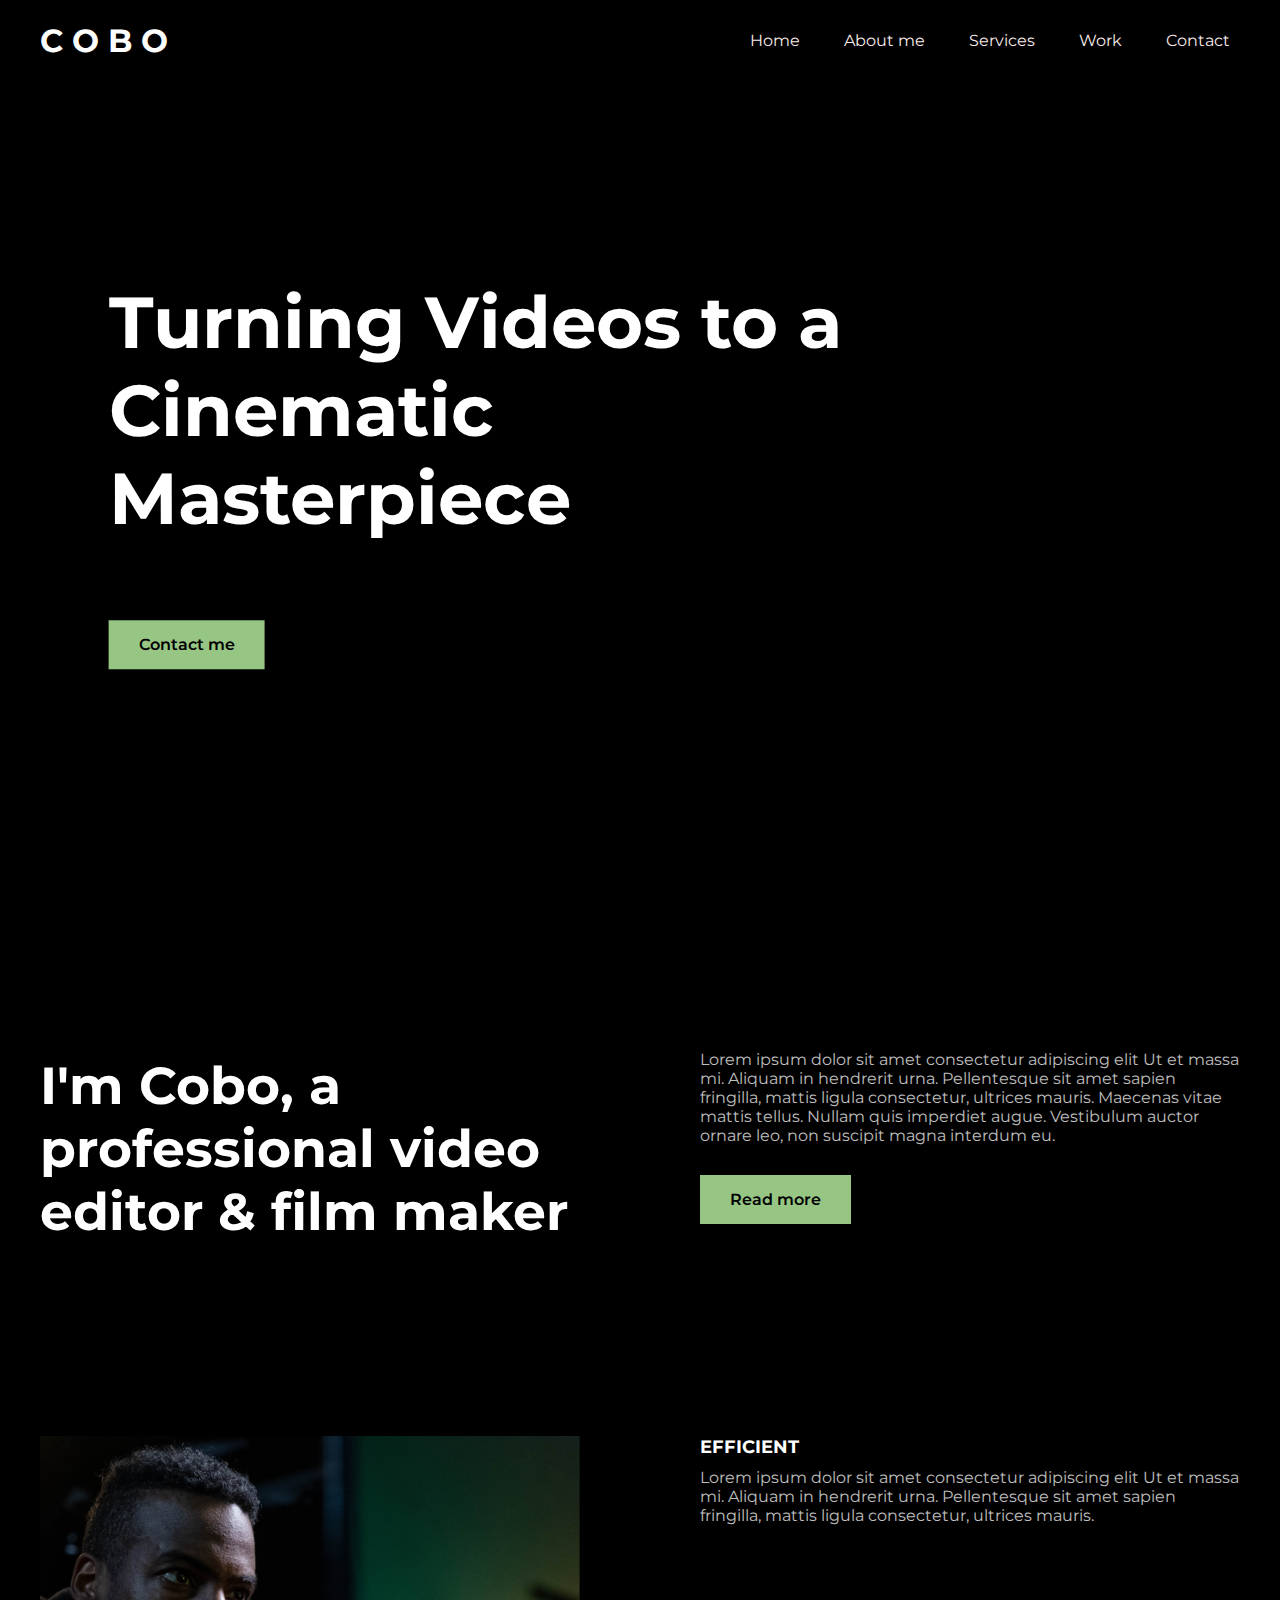
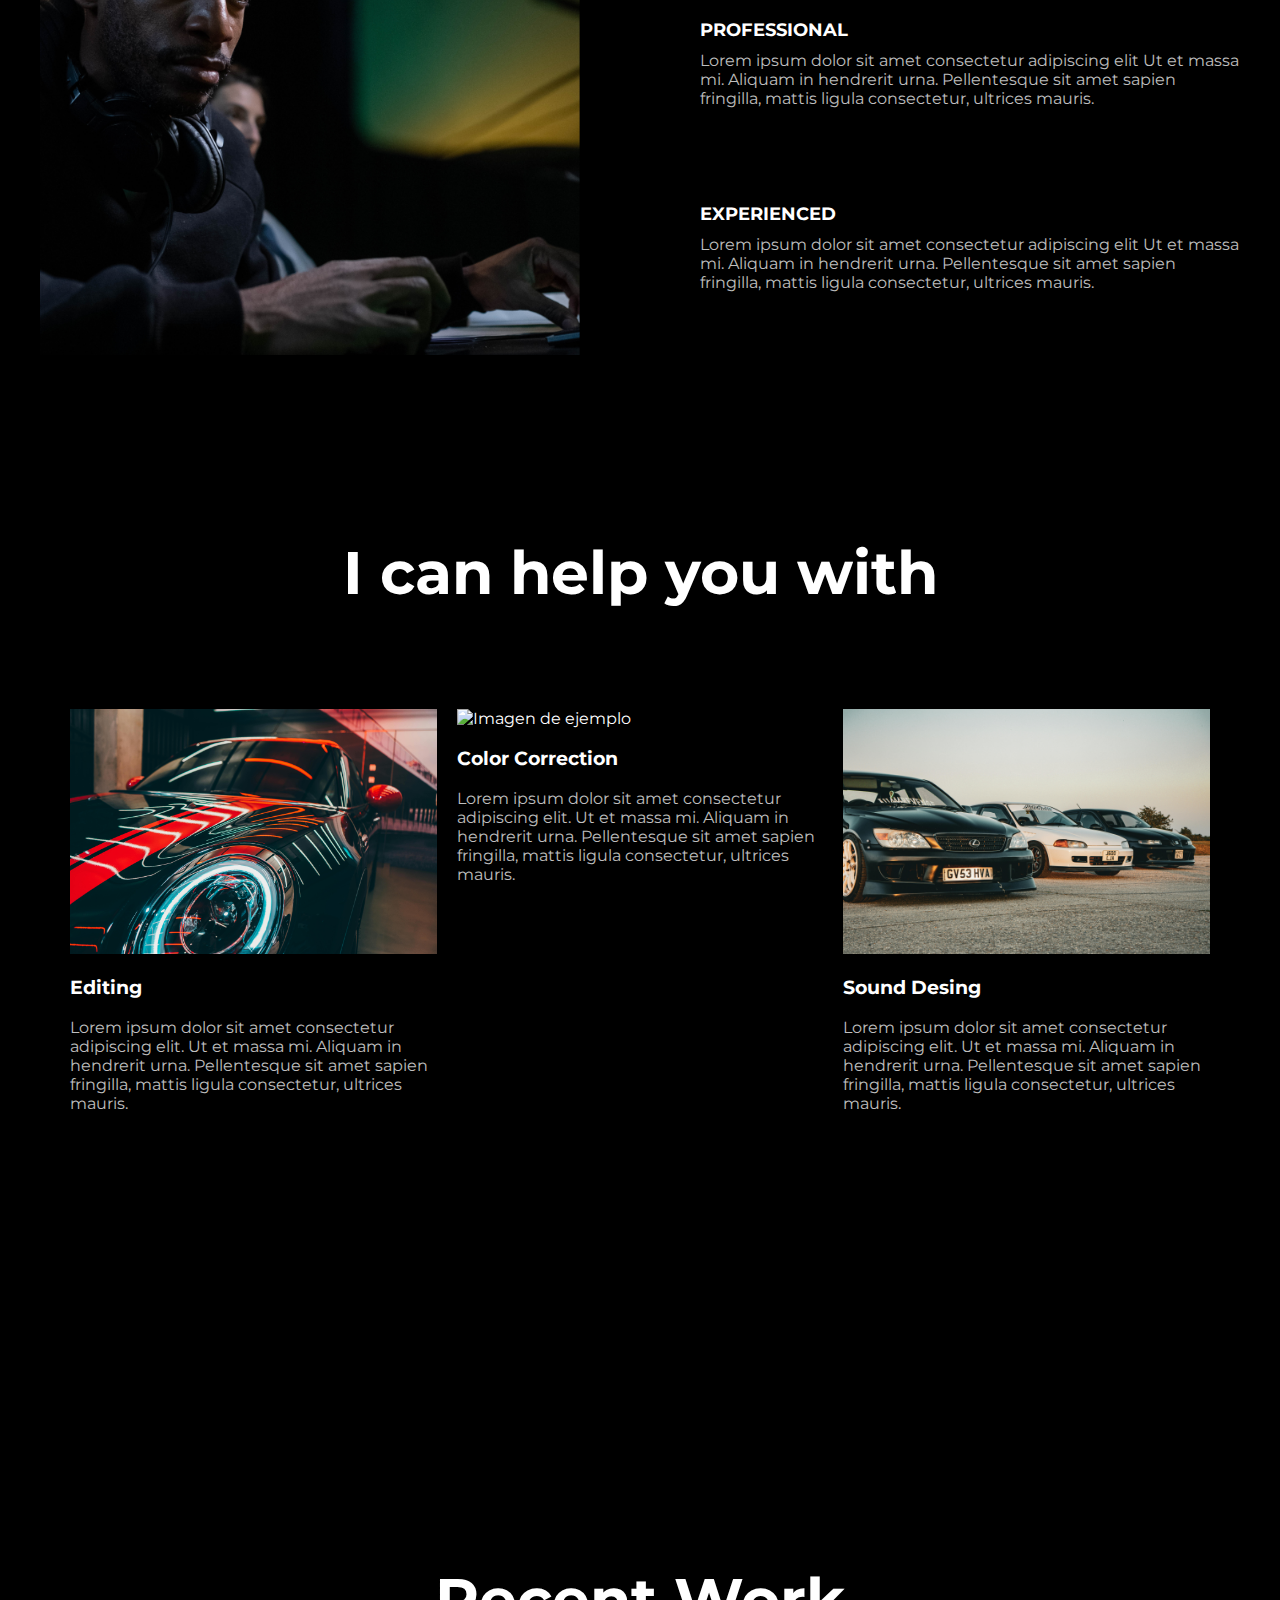
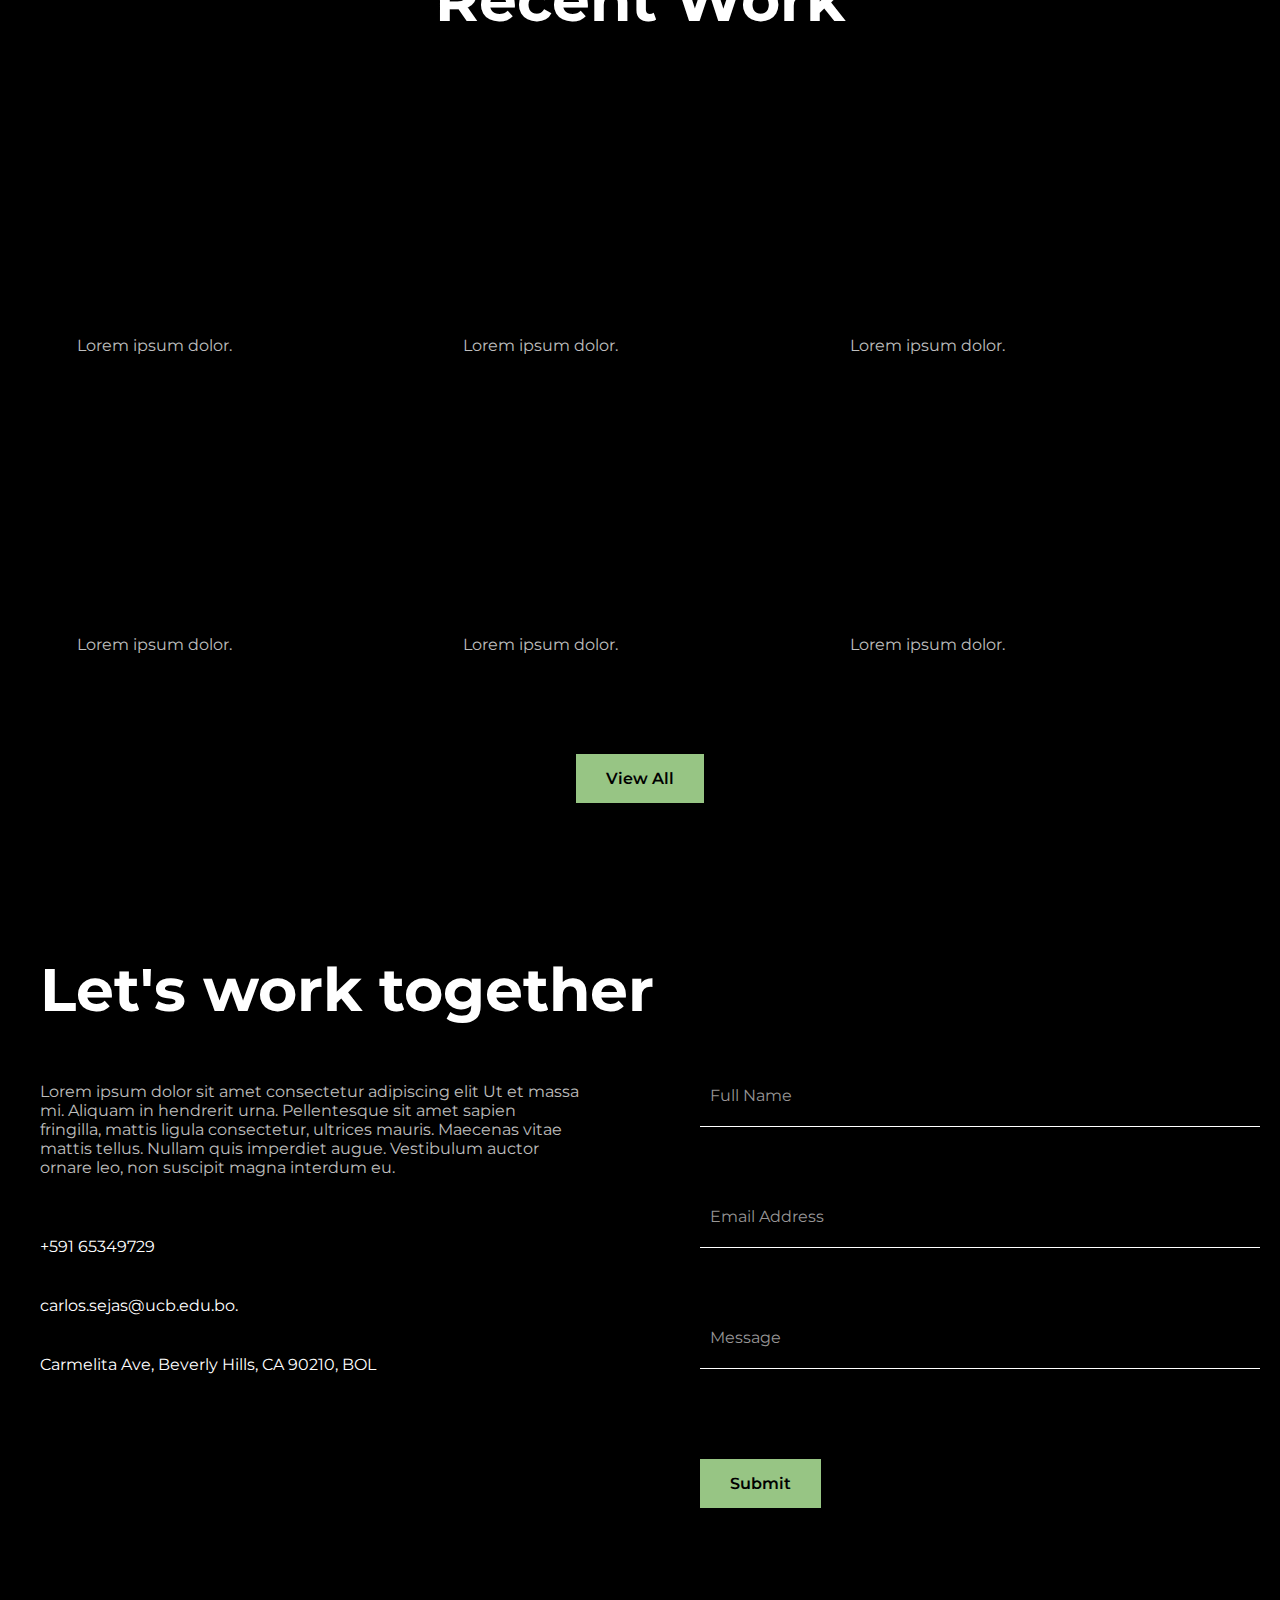
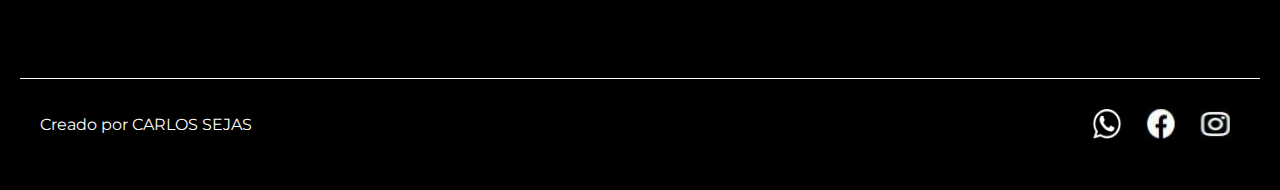
==== index.html @ 3fe053fc "replica pagina" ====
<!DOCTYPE html> 
<!-- https://websitedemos.net/video-editor-04/ -->
<html lang="es">
  <head>
      <meta charset="UTF-8">
      <meta name="viewport" content="width=device-width, initial-scale=1.0">
      <title>REPLICA PAGINA</title>
      <link rel="stylesheet" href="styles.css">
  </head>
  <body>
      <section class="video-section">
        <nav>
            <div class="container">
                 <h1>C O B O</h1> 
                <ul>
                    <li><a href="#">Home</a></li>
                    <li><a href="aboutme.html">About me</a></li>
                    <li><a href="services.html">Services</a></li>
                    <li><a href="work.html">Work</a></li>
                    <li><a href="contact.html">Contact</a></li>
                </ul>
            </div>
        </nav>
        <video  autoplay="" muted="" playsinline="" loop="" src="videos/fondo.mp4" class="video-bg"></video>
        <div class="content">
            <h1>Turning Videos to a Cinematic Masterpiece </h1>
            <a href="#contacto" class="button">Contact me</a>
        </div>
    </section>

    <section class="black-section">
      <div class="container">
          <div class="column">
              <h2>I'm Cobo, a professional video editor & film maker </h2>
          </div>
          <div class="column">
              <p>Lorem ipsum dolor sit amet consectetur adipiscing elit Ut et massa mi. Aliquam in hendrerit urna. Pellentesque sit amet sapien fringilla, mattis ligula consectetur, ultrices mauris. Maecenas vitae mattis tellus. Nullam quis imperdiet augue. Vestibulum auctor ornare leo, non suscipit magna interdum eu.</p>
              <a href="#leer" class="button">Read more</a>
          </div>
      </div>
    </section>

    <section class="experience-section">
        <div class="container">
            <div class="image">
                <img src="IMGS/men.png" alt="Imagen de ejemplo">
            </div>
            <div class="column">
                <div class="part">
                    <h3>EFFICIENT</h3>
                    <p>Lorem ipsum dolor sit amet consectetur adipiscing elit Ut et massa mi. Aliquam in hendrerit urna. Pellentesque sit amet sapien fringilla, mattis ligula consectetur, ultrices mauris. </p>
                </div>
                <div class="part">
                    <h3>PROFESSIONAL</h3>
                    <p>Lorem ipsum dolor sit amet consectetur adipiscing elit Ut et massa mi. Aliquam in hendrerit urna. Pellentesque sit amet sapien fringilla, mattis ligula consectetur, ultrices mauris. </p>
                </div>
                <div class="part">
                    <h3>EXPERIENCED</h3>
                    <p>Lorem ipsum dolor sit amet consectetur adipiscing elit Ut et massa mi. Aliquam in hendrerit urna. Pellentesque sit amet sapien fringilla, mattis ligula consectetur, ultrices mauris. </p>
                </div>
            </div>
        </div>
    </section>

    <section class="info-section">
        <h1>I can help you with</h1>
        <div class="container">
            <div class="column">
                <div class="column-content">
                    <div class="image">
                        <img src="IMGS/auto.jpg" alt="Imagen de ejemplo">
                    </div>
                    <div class="part">
                        <h3>Editing</h3>
                        <p>Lorem ipsum dolor sit amet consectetur adipiscing elit. Ut et massa mi. Aliquam in hendrerit urna. Pellentesque sit amet sapien fringilla, mattis ligula consectetur, ultrices mauris. </p>   
                    </div>
                </div>
            </div>
            <div class="column">
                <div class="column-content">
                    <div class="image">
                        <img src="IMGS/4x4.jpg" alt="Imagen de ejemplo">
                    </div>
                    <div class="part">
                        <h3>Color Correction</h3>
                        <p>Lorem ipsum dolor sit amet consectetur adipiscing elit. Ut et massa mi. Aliquam in hendrerit urna. Pellentesque sit amet sapien fringilla, mattis ligula consectetur, ultrices mauris. </p>   
                    </div>
                </div>
            </div>
            <div class="column">
                <div class="column-content">
                    <div class="image">
                        <img src="IMGS/jdm.jpg" alt="Imagen de ejemplo">
                    </div>
                    <div class="part">
                        <h3>Sound Desing</h3>
                        <p>Lorem ipsum dolor sit amet consectetur adipiscing elit. Ut et massa mi. Aliquam in hendrerit urna. Pellentesque sit amet sapien fringilla, mattis ligula consectetur, ultrices mauris.</p>   
                    </div>
                </div>
            </div>
        </div>
    </section>

    <section class="only-video-section">
        <div class="container">
            <div class="video">
                <video  autoplay="" muted="" playsinline="" loop="" src="https://websitedemos.net/video-editor-04/wp-content/uploads/sites/1219/2023/03/Pexels-Cottonbro-8208008-compress.mp4" ></video>
            </div>
        </div>
    </section>

    <section class="work-section">
        <h1>Recent Work</h1>
        <div class="container">
            <div class="column">
                <div class="column-content">
                    <div class="image">
                        <iframe src="https://www.youtube.com/embed/HJRzUQMhJMQ?rel=0&amp;start&amp;end&amp;controls=1&amp;mute=0&amp;modestbranding=0&amp;autoplay=1" frameborder="0" allowfullscreen="1" allow="autoplay;encrypted-media;"></iframe>
                    </div>
                    <div class="part">
                        <p>Lorem ipsum dolor.</p>   
                    </div>
                </div>
            </div>
            <div class="column">
                <div class="column-content">
                    <div class="image">
                        <iframe src="https://www.youtube.com/embed/HJRzUQMhJMQ?rel=0&amp;start&amp;end&amp;controls=1&amp;mute=0&amp;modestbranding=0&amp;autoplay=1" frameborder="0" allowfullscreen="1" allow="autoplay;encrypted-media;"></iframe>
                    </div>
                    <div class="part">
                        <p>Lorem ipsum dolor.</p>   
                    </div>
                </div>
            </div>
            <div class="column">
                <div class="column-content">
                    <div class="image">
                        <iframe src="https://www.youtube.com/embed/HJRzUQMhJMQ?rel=0&amp;start&amp;end&amp;controls=1&amp;mute=0&amp;modestbranding=0&amp;autoplay=1" frameborder="0" allowfullscreen="1" allow="autoplay;encrypted-media;"></iframe>
                    </div>
                    <div class="part">
                        <p>Lorem ipsum dolor.</p>   
                    </div>
                </div>
            </div>
        </div>
        <div class="container">
            <div class="column">
                <div class="column-content">
                    <div class="image">
                        <iframe src="https://www.youtube.com/embed/HJRzUQMhJMQ?rel=0&amp;start&amp;end&amp;controls=1&amp;mute=0&amp;modestbranding=0&amp;autoplay=1" frameborder="0" allowfullscreen="1" allow="autoplay;encrypted-media;"></iframe>
                    </div>
                    <div class="part">
                        <p>Lorem ipsum dolor.</p>   
                    </div>
                </div>
            </div>
            <div class="column">
                <div class="column-content">
                    <div class="image">
                        <iframe src="https://www.youtube.com/embed/HJRzUQMhJMQ?rel=0&amp;start&amp;end&amp;controls=1&amp;mute=0&amp;modestbranding=0&amp;autoplay=1" frameborder="0" allowfullscreen="1" allow="autoplay;encrypted-media;"></iframe>
                    </div>
                    <div class="part">
                        <p>Lorem ipsum dolor.</p>   
                    </div>
                </div>
            </div>
            <div class="column">
                <div class="column-content">
                    <div class="image">
                        <iframe src="https://www.youtube.com/embed/HJRzUQMhJMQ?rel=0&amp;start&amp;end&amp;controls=1&amp;mute=0&amp;modestbranding=0&amp;autoplay=1" frameborder="0" allowfullscreen="1" allow="autoplay;encrypted-media;"></iframe>
                    </div>
                    <div class="part">
                        <p>Lorem ipsum dolor.</p>   
                    </div>
               
                </div>
            </div>
        </div>
        <div class="link">
            <a href="#contacto" class="button">View All</a>
        </div>
        
    </section>

    <section class="message-section">
        <div class="container">
            <h1>Let's work together</h1>
        </div>
        <div class="container">
            <div class="column">
                <div class="part">
                    <p>Lorem ipsum dolor sit amet consectetur adipiscing elit Ut et massa mi. Aliquam in hendrerit urna. Pellentesque sit amet sapien fringilla, mattis ligula consectetur, ultrices mauris. Maecenas vitae mattis tellus. Nullam quis imperdiet augue. Vestibulum auctor ornare leo, non suscipit magna interdum eu.</p>
                </div>
                <div class="info">
                    <p>+591 65349729</p>  
                </div>
                <div class="info">
                    <p>carlos.sejas@ucb.edu.bo.</p>  
                </div>
                <div class="info">
                    <p>Carmelita Ave, Beverly Hills, CA 90210, BOL</p>  
                </div>
            </div>
            <div class="column">
                <div class="part">
                    <input type="text" placeholder="Full Name"> 
                </div>
                <div class="part" >
                    <input type="text" placeholder="Email Address"> 
                </div>
                <div class="part">
                    <input type="text" placeholder="Message"> 
                </div>
                <a href="#leer" class="button">Submit</a>
            </div>
        </div>
      </section>

    
    
    
    <footer >
        <div class="container">
            <p>Creado por CARLOS SEJAS</p>
            <div class="social-icons">
                <a href="https://wa.me/+59165349729" target="_blank"><img src="IMGS/whatsapp.jpg" alt="WhatsApp"></a>
                <a href="https://www.facebook.com/profile.php?id=100024059923825" target="_blank"><img src="IMGS/facebook.jpg" alt="Facebook"></a>
                <a href="https://www.instagram.com/javicharlss/" target="_blank"><img src="IMGS/insta.jpg" alt="Instagram"></a>
            </div>
        </div>
    </footer>
  
  </body>




</html>
---- styles.css ----
@import url('https://fonts.googleapis.com/css2?family=Montserrat:wght@400;700&display=swap');
body {
    margin: 0;
    padding: 0;
    font-family: 'Montserrat', sans-serif;
    background-color: black;
    color: white; 
}


nav {
    background-color: transparent;
    width: 100%;
    z-index: 1000;
}

nav .container {
    display: flex;
    justify-content: space-between;
    align-items: center;
    padding: 0 40px;
}

nav ul {
    list-style: none;
    margin: 0;
    padding: 0;
}

nav ul li {
    display: inline;
    margin-left: 20px;
}

nav ul li:first-child {
    margin-left: 0;
}

nav ul li a {
    color: rgb(247, 233, 233);
    text-decoration: none;
    padding: 10px;
    font-family: 'Montserrat', sans-serif;
}



.button {
    display: inline-block;
    padding: 15px 30px;
    background-color: #97c584;
    color: #000000;
    text-decoration: none;
    border-radius: 0px;
    margin-top: 30px;
    transition: background-color 0.3s ease;
    font-weight: 600;
}
.button:hover {
    background-color: #080808;
}

.video-section {
    position: relative;
    height: 100vh;
    overflow: hidden;
}

.video-section nav {
    position: absolute;
    top: 0;
    left: 0;
    width: 100%;
    z-index: 1000;
}

.video-section .video-bg {
    width: 100%;
    height: 100%;
    object-fit: cover;
    opacity: 1;


}
.video-section .container {
    max-width: 1200px;
    margin: 0 auto;
    padding: 0 20px;
    display: flex;
    justify-content: space-between;
} 

.video-section .content {
    padding-top: 0px;
    position: absolute;
    top: 50%;
    left: 39%;
    transform: translate(-50%, -50%);
    text-align:left;
    color: white;
    z-index: 10; 

}
.video-section .content h1 {
    font-size: 72px;
}


.black-section{
    padding: 150px 0;

}
.black-section .container {
    max-width: 1200px;
    margin: 0 auto;
    padding: 0 20px;
    display: flex;
    justify-content: space-between;
} 
.black-section .column {
    width: 45%;
}

.black-section .column h2 {
    margin-top: 4PX;
    font-size: 52px;
}


.black-section .column p {
    margin-top: 0px;
    margin-bottom: 0px;
    font-size: 16px;
    color: #FFFFFFBF;
}



.experience-section {
    padding: 0px 0; 
    padding-bottom: 150px;
}
.experience-section  .container {
    max-width: 1200px;
    margin: 0 auto;
    padding: 0 20px;
    display: flex;
    justify-content: space-between;
} 
.experience-section .image {
    flex: 1; 
    height: 550px; 
    overflow: hidden;
    flex: 1;
    margin-right: 120px;
}
.experience-section .image img {
    max-width: 100%;
    margin-top: 0;
    margin-left: 0px;
    width: 100%;  
}
.experience-section .column {
    flex: 1; 
    display: flex;
    flex-direction: column;
}
.experience-section .part {
    flex: 1; 
}
.experience-section .column h2 {
    margin-top: 4PX;
    font-size: 52px;
}
.experience-section .column h3 {
    margin-top: 0px;
    margin-bottom: 10px;
    font-size: 18px;
}
.experience-section .column p {
    margin-top: 0px;
    margin-bottom: 0px;
    font-size: 16px;
    color: #FFFFFFBF;
}




.info-section {
    padding-bottom: 150PX;
}
.info-section .container {
    padding:  0 60px ;
    max-width: 1200px;
    margin: 0 auto;
    display: flex;
    justify-content: space-between;
}
.info-section h1 {
    text-align: center;
   margin-top: 0px;
    margin-bottom: 100px; 
    font-size: 60px
}
.info-section .column {
    width: 45%;
    text-align: left;
}
.info-section .column-content{
    margin-left: 10px;
    margin-right: 10px ;
    align-items:  center;
}
.info-section .part {
    flex: 1; 
    margin-right: 0px;
}
.info-section .column p {
    margin-top: 10px;
    margin-bottom: 0px;
    font-size: 16px;
    color: #FFFFFFBF;
}
.info-section .image {
    flex: 1;
    align-items: center;
}
.info-section .image img {
    max-width: 100%;
    height: auto;
    width: auto;
    margin-top: 0;
}


.only-video-section{   
    margin-bottom: 150px;
}
.only-video-section  .container {
    max-width: auto;
    padding: 0 ;
    display: flex;
    justify-content: right;
} 
.only-video-section .video {
    width: 900px; 
    height: auto;
    display: flex; 
    justify-content: flex-end;
}
.only-video-section .video video {
    max-width: 100%;
    width: auto; 
    height: auto;
}




.work-section {
    padding-bottom: 0PX;  
}
.work-section .container {
    padding: 0 60px;
    max-width: auto;
    padding-bottom: 50px;
    display: flex;
    justify-content: space-between;
}
.work-section .column-content{
    margin-left: 16.5px;
    margin-right: 16.5px ;
    align-items:  center;
}
.work-section .image {
    flex: 1;
    align-items: center;
}
.work-section .image img {
    width: 100%;
    height: auto; 
    display: block;
}
.work-section .image iframe{
    width: 100%;
    height: 220px; 
    display: block;

}


.work-section h1 {
    text-align: center;
    margin-top: 0px;
    margin-bottom: 70px; 
    font-size: 60px
}
.work-section .column {
    width: 45%;
}
.work-section .part {
    flex: 1; 
    margin-right: 0px;
}

.work-section .column p {
    margin-top: 10px;
    margin-bottom: 0px;
    font-size: 16px;
    color: #FFFFFFBF;
}
.work-section .button  {
    background-color: #97c584;
    color: #000000;
    border-radius: 0px;
    margin-top: 0px;  
}
.work-section .button:hover {
    background-color: #080808;
}
.work-section .link{
    display: flex; 
    justify-content: center; 
    margin-top: 50px;
}



.message-section{
    padding-top: 150px;
    padding-bottom: 150PX;
}
.message-section .container {
    max-width: 1200px;
    margin: 0 auto;
    padding: 0 20px;
    display: flex;
    justify-content: space-between;
} 
.message-section h1 {
    text-align: left;
    margin-top: 0px;
    margin-bottom: 40px; 
    font-size: 60px
}
.message-section .column {
    width: 45%;
}
.message-section .column h2 {
    margin-top: 4PX;
    font-size: 52px;
}
.message-section .column input[type="text"] {
    width: 100%;
    height: 40px; 
    padding: 10px; 
    border: none; 
    background-color: transparent; 
    border-bottom: 1px solid rgb(255, 255, 255); 
    color: #FFFFFFBF;
    caret-color: #FFFFFFBF; 
    font-family: 'Montserrat', sans-serif;
    outline: none; 

}
.message-section .column .part  {
    margin-bottom:60px;
}
.message-section .column .part p {
    margin-bottom:60px;
    font-size: 16px;
    color: #FFFFFFBF;
}
.message-section .column .info p {
    margin-top: 0px;
    margin-bottom: 40px;
    font-size: 16px;
    color: #ffffff;
}

.message-section .column input[type="text"]::placeholder {
    font-family: 'Montserrat', sans-serif;
    font-size: 16px;
    color: #cbc9c9bf; 
}



footer {
    background-color: transparent;
    color: #fff;
    padding: 20px;
    text-align: center;
    margin-top: 0px; 
}
footer .container {
    border-top: 1px solid white; 
    margin: 0 auto;
    max-width: 1200px;
    padding: 20px;
    display: flex;
    text-align: center;
    justify-content: space-between;
}

.social-icons {
    margin-top: 10px;
}
.social-icons a {
    margin: 0 10px;
    display: inline-block;
}
.social-icons img {
    width: 30px;
    height: 30px;
}

/* Define el tamaño máximo de la pantalla para ajustar el contenido */
@media only screen and (max-width: 768px) {
    nav {
        background-color: transparent;
        width: 100%;
        z-index: 1000;
    }
    
    nav .container {
        display: flex;
        justify-content: space-between;
        align-items: block;
        padding: 0 20px;
    }
    
    nav ul {
        list-style: none;
        margin: 0;
        padding: 0;
    }
    
    nav ul li {
        display: inline;
        margin-left: 10px;
    }
    
    nav ul li:first-child {
        margin-left: 0;
    }
    
    nav ul li a {
        color: rgb(247, 233, 233);
        text-decoration: none;
        padding: 10px; /*espacion entre letras*/
        font-family: 'Montserrat', sans-serif;
        font-size: 13px;
    }
    
    
    .content h1 {
        font-size: 13px;
    }
    
    .button {
        display: inline-block;
        padding: 10px 20px;
        background-color: #97c584;
        color: #000000;
        text-decoration: none;
        border-radius: 0px;
        margin-top: 30px;
        transition: background-color 0.3s ease;
        font-weight: 600;
    }
    
    .video-section {
        position: relative;
        height: 100vh;
        overflow: hidden;
    }
    
    .video-section nav {
        position: absolute;
        top: 0;
        left: 0;
        width: 100%;
        z-index: 1000;
    }
    
    .video-section .video-bg {
        width: 100%;
        height: 50%;
        object-fit: cover;
        opacity: 1;
    }
    .video-section .container {
        max-width: 1200px;
        margin: 0 auto;
        padding: 0 20px;
        display: flex;
        justify-content: space-between;
    } 
    .video-section .container h1 {
       font-size: 13px;
    } 
    
    .video-section .content {
        position: absolute;
        top: 40%;
        left: 39%;
        transform: translate(-50%, -50%);
        text-align:left;
        color: white;
        z-index: 10; 
    }
    .video-section .content h1{
        font-size: 30px;
    }
    
    
    .black-section{
        padding: 50px 0;
    
    }
    .black-section .container {
        max-width: 1200px;
        margin: 0 auto;
        padding: 0 20px;
        display: block;
        justify-content: space-between;
        align-items: center;
    } 
    .black-section .column {
        width: 100%;
        align-items: center;
    }
    
    .black-section .column h2 {
        font-size: 25px;
    }
    
    
    .black-section .column p {
        margin-top: 40px;
        margin-bottom: 0px;
        font-size: 16px;
        color: #FFFFFFBF;
    }
    
    
    
    .experience-section {
        padding: 0px 0; 
        padding-bottom: 50px;
    }
    .experience-section  .container {
        display: block;
    } 
    
    
    .experience-section .image {
        height: auto; 
        margin-right: 0px;
        margin-bottom: 50px;
    }

    
    .experience-section .part {
        flex: 1; 
        margin-bottom: 30px;
    }
    

    
    .info-section {
        padding-bottom: 150PX;
    }
    .info-section .container {
        padding:  0 20px ;
        display: block;
        
    }
    
    .info-section h1 { 
        font-size: 40px
    }
    
    .info-section .column {
        width: 100%;
        text-align: left;
        margin-bottom: 40px;
    }

    
    
    .only-video-section{
        margin-bottom: 150px; 
    }


    .work-section {
        padding-bottom: 0PX;
        
    }
    .work-section .container {
        padding: 0 20px;
        display: block;
    }
    
   
    
    .work-section h1 {

        font-size: 40px
    }  
    .work-section .column {
        width: 100%;
        margin-top: 40px;
    }


    .message-section{
        padding-top: 50px;
        padding-bottom: 50PX;
    
    }
    .message-section .container {
        display: block;
    } 
    
    .message-section h1 {
        font-size: 32px
    }
    .message-section .column {
        width: 100%;
        margin-bottom: 50px;
    }
    
    .message-section .column input[type="text"] {
        padding: 0px; 
    }
    .message-section .column .part  {
        margin-bottom:40px;
    }
   
    
    footer {
        background-color: transparent;
        color: #fff;
        padding: 20px;
        text-align: center;
        margin-top: 0px; 
    }
    footer .container {
        border-top: 1px solid white; 
        max-width: 1200px;
        padding: 20px;
        display: block;
        justify-content: space-between;
    }
    

    
    .social-icons a {
        margin: 0 0px;
        display: inline-block;
    }
    
    .social-icons img {
        width: 25px;
        height: 25px;
    }
    
}
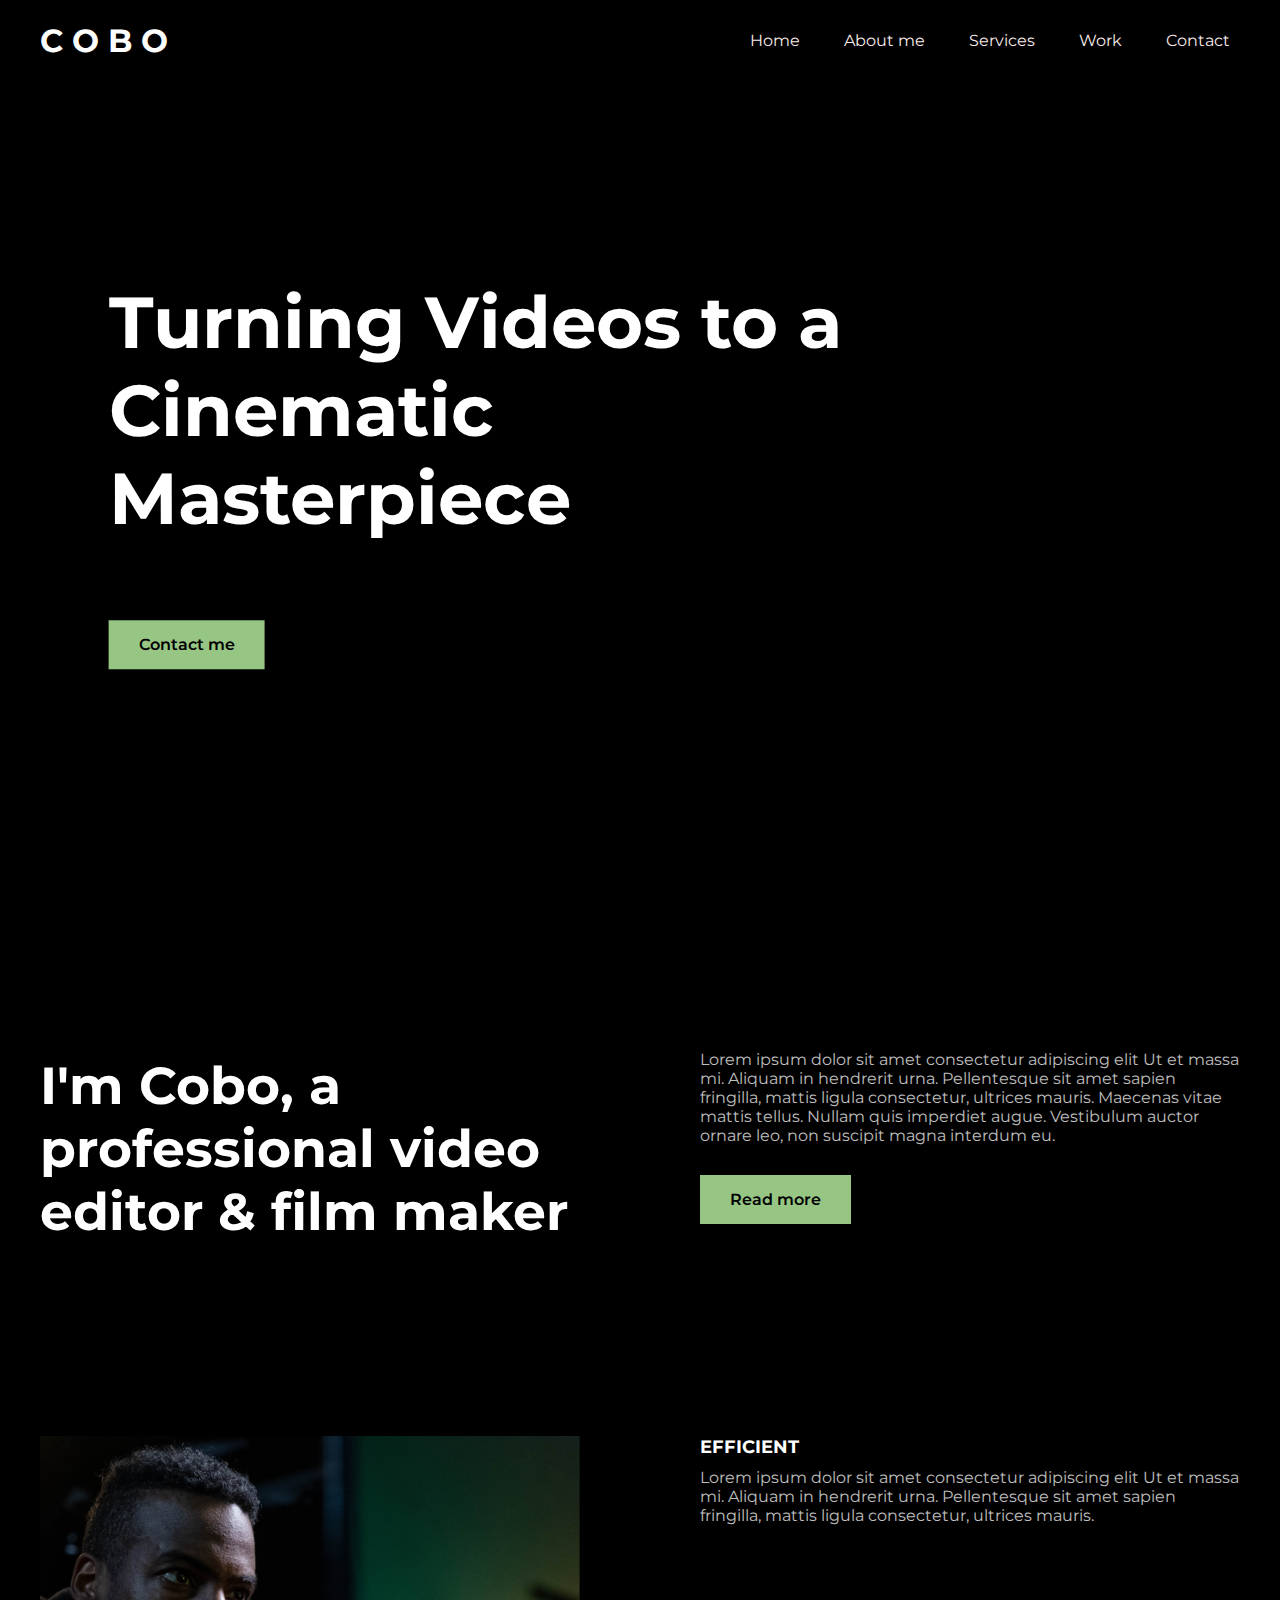
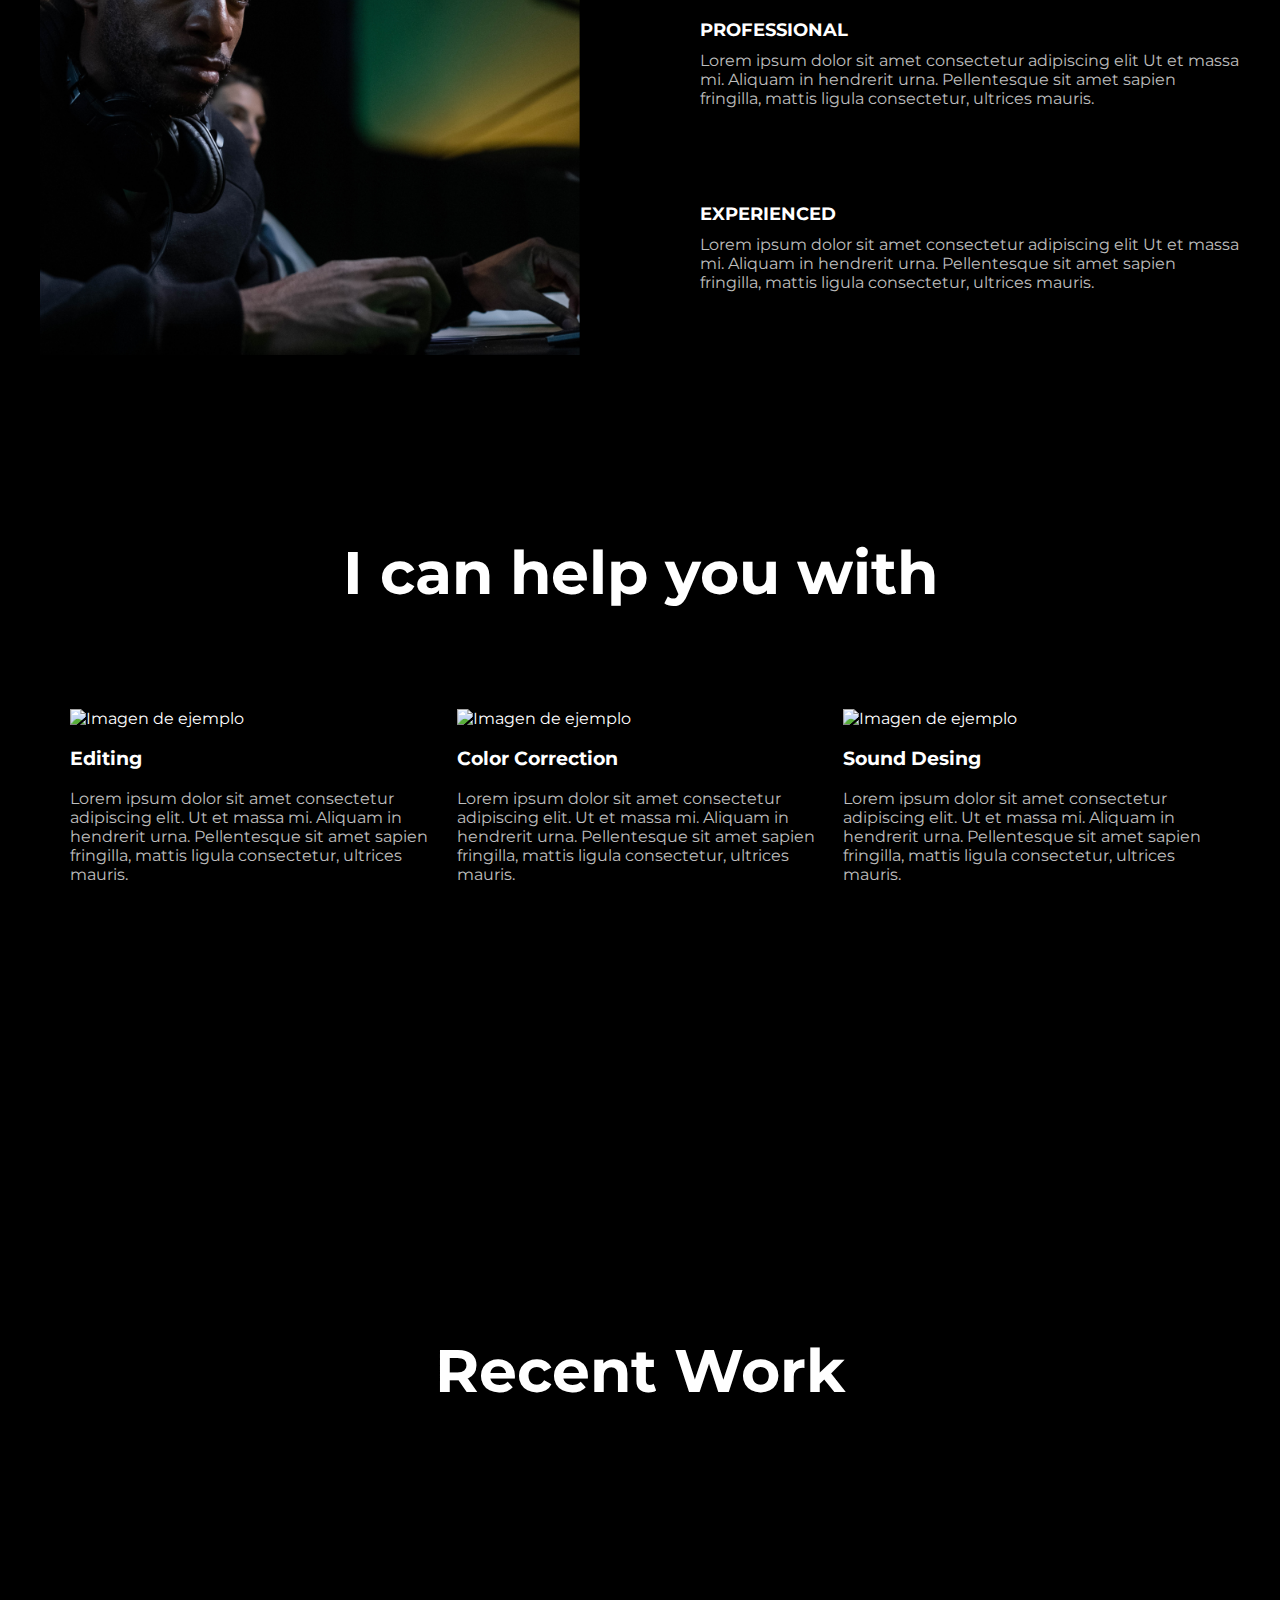
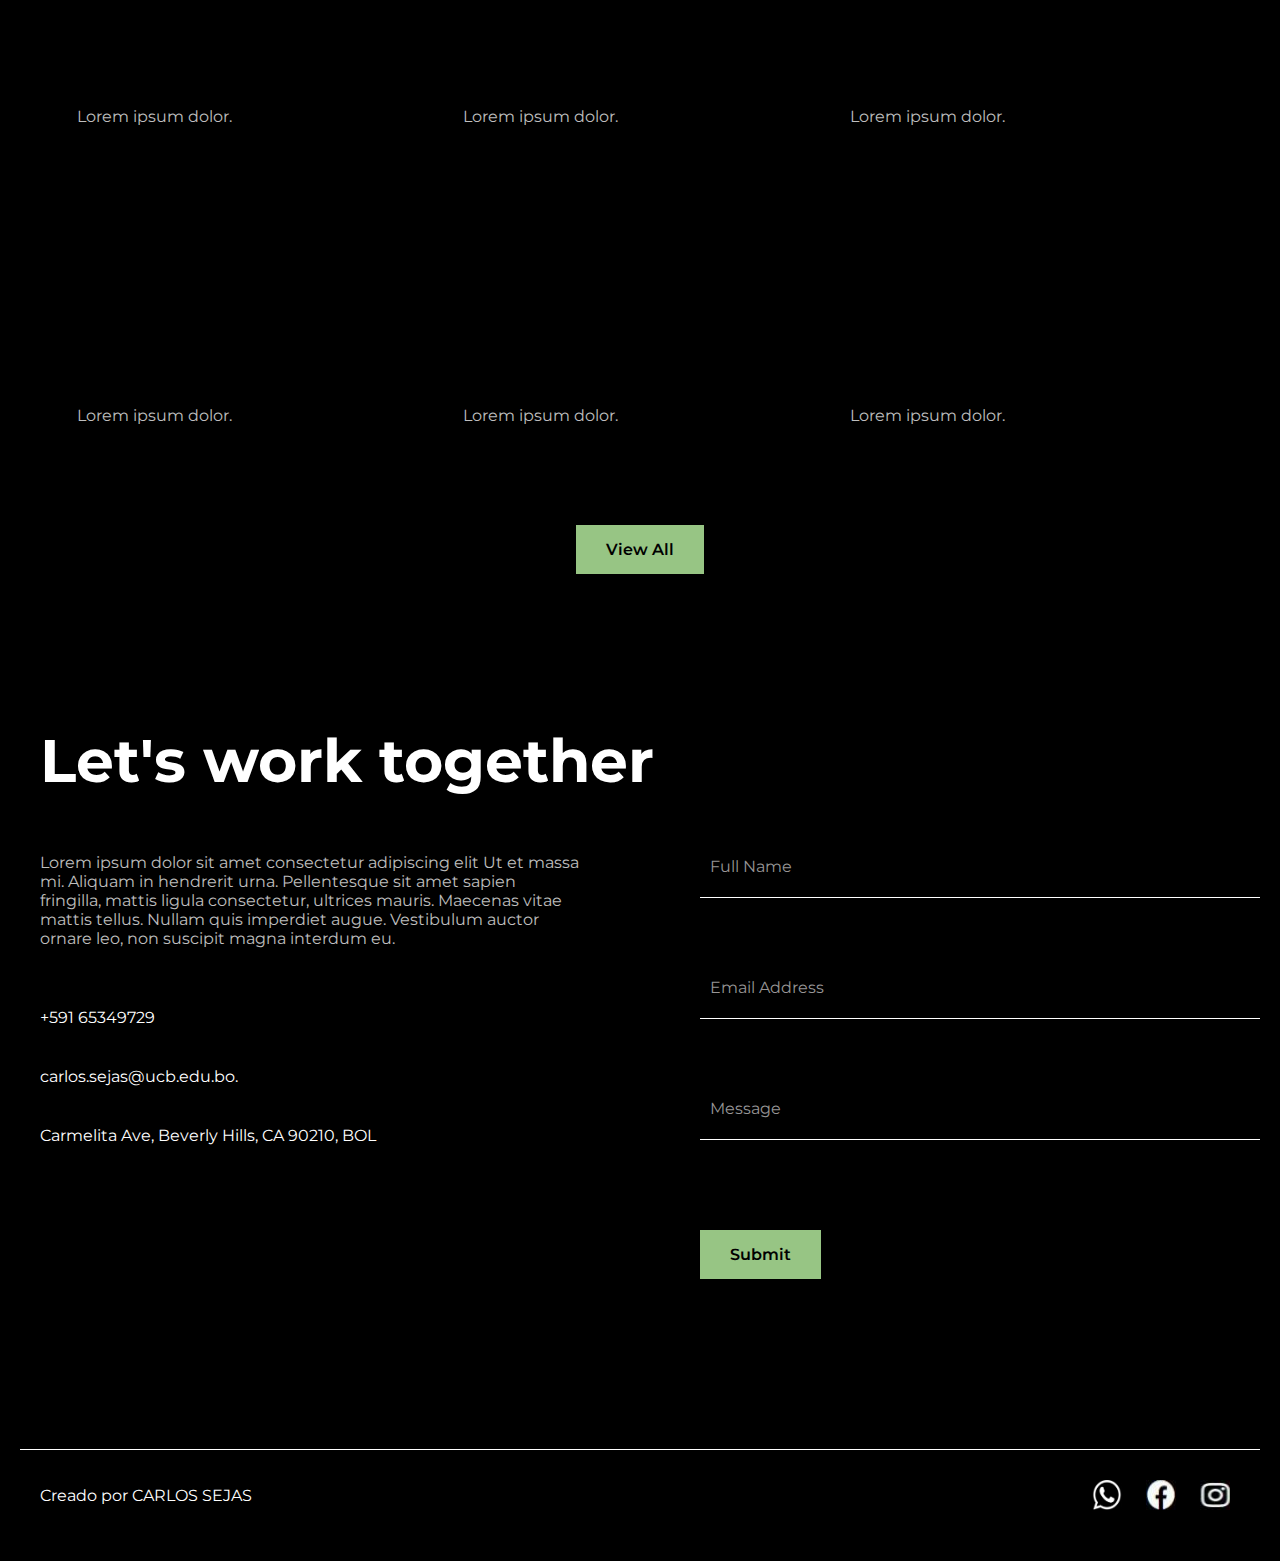
==== commit d07fec7e: "cambios de imagenes" ====
--- a/index.html
+++ b/index.html
@@ -21,7 +21,7 @@
                 </ul>
             </div>
         </nav>
-        <video  autoplay="" muted="" playsinline="" loop="" src="videos/fondo.mp4" class="video-bg"></video>
+        <video  autoplay="" muted="" playsinline="" loop="" src="https://websitedemos.net/video-editor-04/wp-content/uploads/sites/1219/2023/03/Pexels-Ron-Lach-8100336-compress.mp4" class="video-bg"></video>
         <div class="content">
             <h1>Turning Videos to a Cinematic Masterpiece </h1>
             <a href="#contacto" class="button">Contact me</a>
@@ -68,7 +68,7 @@
             <div class="column">
                 <div class="column-content">
                     <div class="image">
-                        <img src="IMGS/auto.jpg" alt="Imagen de ejemplo">
+                        <img src="https://websitedemos.net/video-editor-04/wp-content/uploads/sites/1219/2023/03/3.png" alt="Imagen de ejemplo">
                     </div>
                     <div class="part">
                         <h3>Editing</h3>
@@ -79,7 +79,7 @@
             <div class="column">
                 <div class="column-content">
                     <div class="image">
-                        <img src="IMGS/4x4.jpg" alt="Imagen de ejemplo">
+                        <img src="https://websitedemos.net/video-editor-04/wp-content/uploads/sites/1219/2023/03/4.png" alt="Imagen de ejemplo">
                     </div>
                     <div class="part">
                         <h3>Color Correction</h3>
@@ -90,7 +90,7 @@
             <div class="column">
                 <div class="column-content">
                     <div class="image">
-                        <img src="IMGS/jdm.jpg" alt="Imagen de ejemplo">
+                        <img src="https://websitedemos.net/video-editor-04/wp-content/uploads/sites/1219/2023/03/5.png" alt="Imagen de ejemplo">
                     </div>
                     <div class="part">
                         <h3>Sound Desing</h3>
--- a/styles.css
+++ b/styles.css
@@ -78,7 +78,7 @@
     width: 100%;
     height: 100%;
     object-fit: cover;
-    opacity: 1;
+    opacity: 0.3;
 
 
 }
